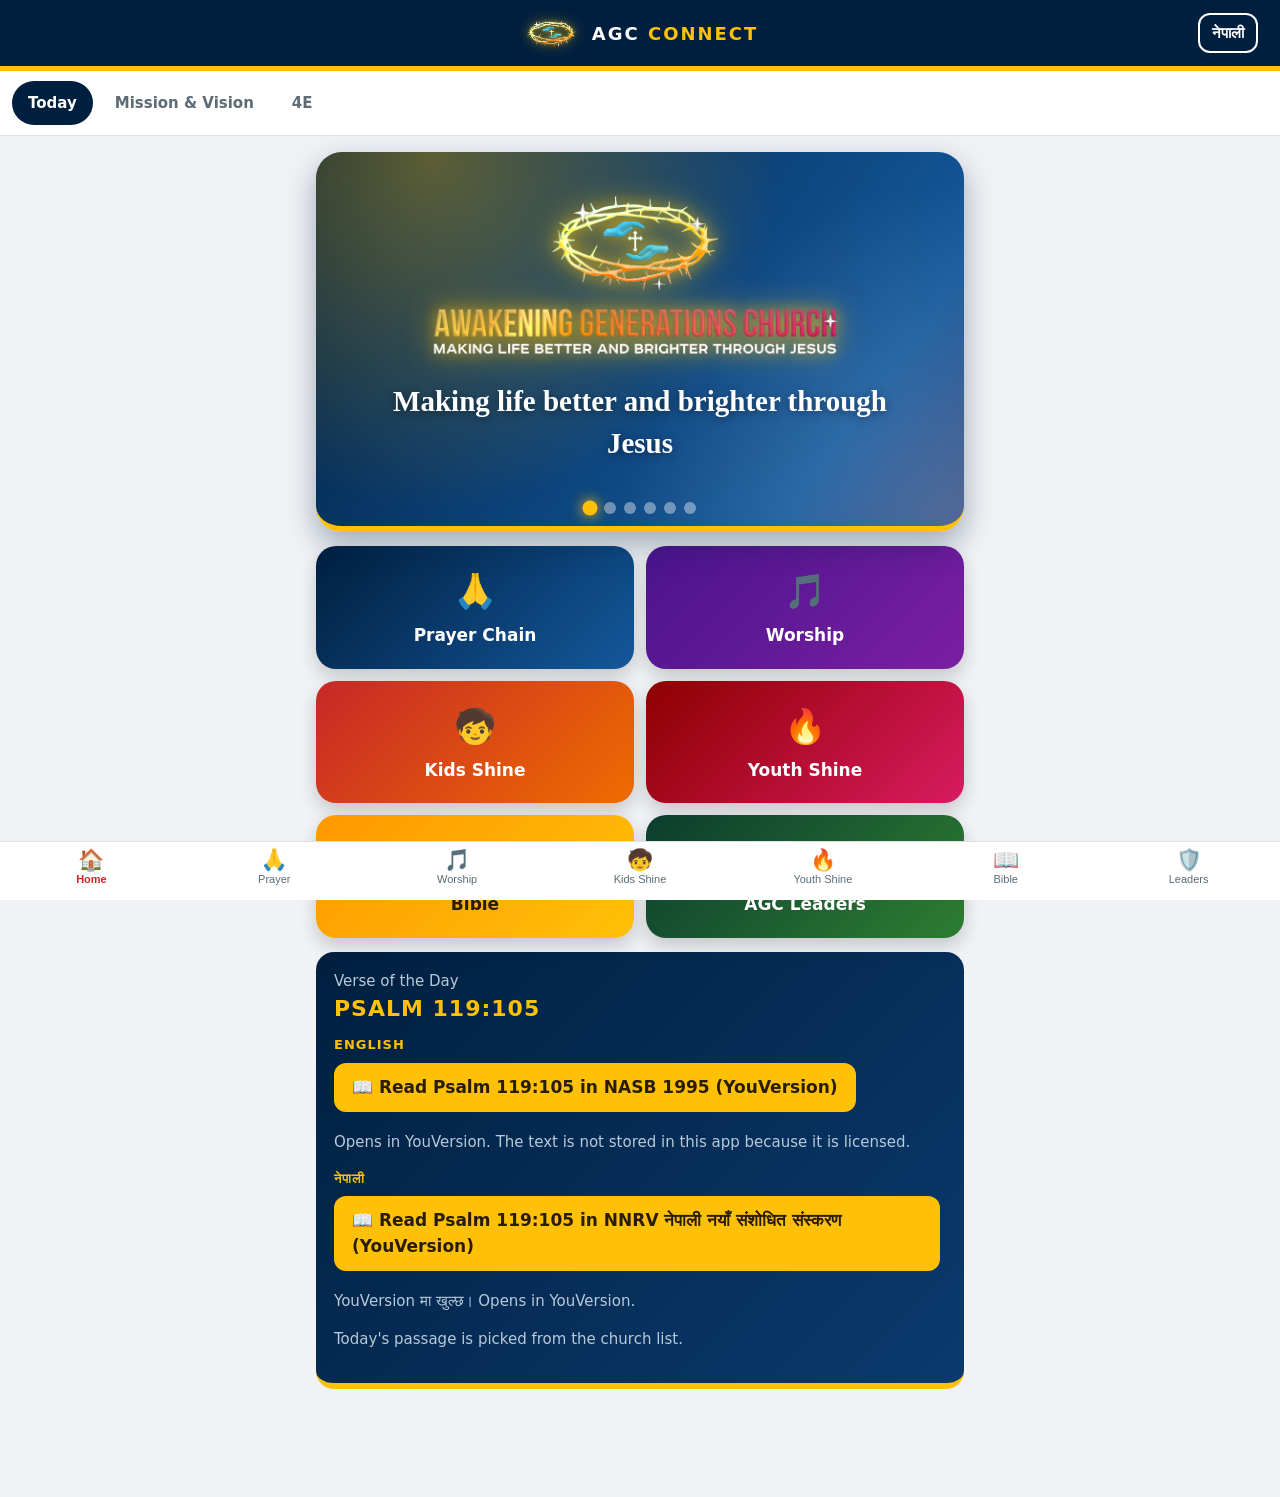
==== index.html @ dab55288 "Ask search engines not to list the app (noindex, robots.txt) Co-Authored-By: Claude Sonnet 5.5 <nore" ====
<!doctype html>
<html lang="en">
<head>
<meta charset="utf-8">
<meta name="viewport" content="width=device-width, initial-scale=1, viewport-fit=cover">
<meta name="robots" content="noindex,nofollow,noarchive">
<meta name="theme-color" content="#001f3f">
<meta name="apple-mobile-web-app-capable" content="yes">
<meta name="apple-mobile-web-app-title" content="AGC Connect">
<link rel="manifest" href="manifest.webmanifest">
<link rel="icon" type="image/png" sizes="64x64" href="assets/favicon-64.png">
<link rel="apple-touch-icon" href="assets/apple-touch-icon.png">
<link rel="stylesheet" href="style.css">
<title>AGC Connect</title>
</head>
<body>
<div id="gate" hidden>
  <div class="gate-box">
    <img src="assets/logo-full.png" alt="Awakening Generations Church" class="gate-logo">
    <button class="btn small ghost langtog">नेपाली</button>
    <h1>AGC Connect</h1>
    <label for="pw">Church password</label>
    <input id="pw" type="password" autocomplete="current-password">
    <button class="btn" id="pwgo">Enter</button>
    <div id="pwmsg" class="bad"></div>
  </div>
</div>

<div id="auth" hidden>
  <div class="gate-box">
    <img src="assets/logo-full.png" alt="Awakening Generations Church" class="gate-logo">
    <button class="btn small ghost langtog">नेपाली</button>
    <h1>Welcome</h1>
    <p>Parents: sign in to keep your family's progress safe.</p>
    <div class="seg"><button class="btn small" id="au-in">Sign in</button><button class="btn small ghost" id="au-up">Create account</button></div>
    <label for="em">Email</label>
    <input id="em" type="email" autocomplete="email" inputmode="email">
    <label for="pw2">Password</label>
    <input id="pw2" type="password" autocomplete="current-password">
    <div id="au-consent" hidden><label class="chk"><input type="checkbox" id="au-ck"> I am a parent or guardian, or I am 13 or older.</label></div>
    <button class="btn" id="au-go">Sign in</button>
    <button class="btn ghost small" id="au-forgot">Forgot password?</button>
    <div id="au-msg" aria-live="polite"></div>
  </div>
</div>

<div id="app" hidden>
  <header class="top">
    <div class="top-l"><button class="btn small ghost hb" id="homebtn" hidden>← Home</button></div>
    <button class="brandlink" id="brandlink" aria-label="AGC Connect. Go to the Home screen"><img src="assets/emblem.png" alt="" class="top-logo"><span class="brand">AGC <span>Connect</span></span></button>
    <div class="top-r"><button class="btn small ghost langtog" id="langbtn">नेपाली</button><button class="btn small ghost so" id="signout" hidden>Sign out</button></div>
  </header>
  <nav class="inner" id="inner" aria-label="Section tabs"></nav>
  <main id="view" aria-live="polite"></main>
  <nav class="tabs" id="tabs" aria-label="Main sections"></nav>
</div>

<script src="app.js"></script>
</body>
</html>
---- style.css ----
:root{--blue:#001f3f;--red:#c62828;--gold:#ffc107;--bg:#f0f2f5;--card:#fff;--ink:#1d2730;--muted:#5d6b76;--line:#dde2e7;--good:#2e7d4f}
@media (prefers-color-scheme:dark){:root{--bg:#10161b;--card:#1b242c;--ink:#eef2f5;--muted:#9fb0bb;--line:#2b3943;--blue:#0a3a6e}}
*{box-sizing:border-box}html,body{margin:0}
body{font-family:system-ui,-apple-system,"Segoe UI",Roboto,sans-serif;background:var(--bg);color:var(--ink);font-size:17px;line-height:1.5;padding-bottom:calc(78px + env(safe-area-inset-bottom))}
[hidden]{display:none!important}
.top{background:#001f3f;color:#fff;padding:calc(12px + env(safe-area-inset-top)) 16px 12px;border-bottom:5px solid var(--gold)}
.brand{font-weight:800;letter-spacing:2px;text-transform:uppercase;font-size:18px}.brand span{color:var(--gold)}
.inner{display:flex;gap:6px;overflow-x:auto;padding:10px 12px;background:var(--card);border-bottom:1px solid var(--line);position:sticky;top:0;z-index:4;scrollbar-width:none}
.inner button{flex:0 0 auto;border:0;background:transparent;color:var(--muted);padding:10px 16px;border-radius:99px;font:inherit;font-weight:700;font-size:15px;cursor:pointer;min-height:44px}
.inner button.on{background:var(--blue);color:#fff}
main{max-width:680px;margin:0 auto;padding:16px}
h1{font-size:24px;margin:4px 0 12px}h2{font-size:19px;margin:0 0 8px}
.card{background:var(--card);border:1px solid var(--line);border-top:6px solid var(--blue);border-radius:18px;padding:18px;margin-bottom:14px}
.card.gold{border-top-color:var(--gold)}.card.red{border-top-color:var(--red)}
.muted{color:var(--muted);font-size:15px}.ref{font-weight:800;color:var(--red);letter-spacing:1px;text-transform:uppercase}
.verse{font-family:Georgia,"Playfair Display",serif;font-size:21px;font-style:italic;line-height:1.55}
.tabs{position:fixed;bottom:0;left:0;right:0;display:flex;background:var(--card);border-top:1px solid var(--line);padding-bottom:env(safe-area-inset-bottom);z-index:6}
.tabs button{flex:1;border:0;background:none;color:var(--muted);padding:8px 2px;font-size:12px;display:flex;flex-direction:column;align-items:center;gap:2px;cursor:pointer;min-height:58px}
.tabs button span{font-size:23px}.tabs button.on{color:var(--red);font-weight:800}
.btn{display:inline-block;border:0;border-radius:12px;background:var(--blue);color:#fff;padding:12px 18px;font-size:17px;font-weight:700;cursor:pointer;margin:4px 6px 4px 0;min-height:48px;text-decoration:none}
.btn.alt{background:var(--gold);color:#2a1d05}.btn.ghost{background:transparent;color:var(--blue);border:2px solid var(--blue)}.btn.small{padding:8px 12px;font-size:15px;min-height:40px}
@media (prefers-color-scheme:dark){.btn.ghost{color:#fff;border-color:#fff}}
input,select,textarea{width:100%;font:inherit;padding:12px;border-radius:12px;border:1px solid var(--line);background:var(--bg);color:var(--ink);margin:4px 0 10px}
textarea{min-height:140px}label{font-weight:700;font-size:15px}
.row{display:flex;gap:8px;flex-wrap:wrap;align-items:center}.grow{flex:1}
.chip{display:inline-block;padding:10px 14px;margin:4px;border-radius:12px;background:var(--bg);border:2px solid var(--line);cursor:pointer;font-size:18px;user-select:none}
.chip.used{opacity:.35}.blank{display:inline-block;min-width:70px;border-bottom:3px solid var(--blue);text-align:center;margin:0 2px;font-weight:700}
.good{color:var(--good);font-weight:700}.bad{color:var(--red);font-weight:700}
.slot{display:flex;align-items:center;gap:10px;padding:10px 0;border-bottom:1px solid var(--line)}.slot:last-child{border:0}
.slot .t{flex:1;font-weight:600}.open{color:var(--good);font-weight:700}
.pill{display:inline-block;background:var(--gold);color:#2a1d05;border-radius:99px;padding:2px 10px;font-size:13px;font-weight:800}
.seg{display:flex;gap:6px;margin-bottom:8px}.seg button{flex:1}
.cols{display:grid;grid-template-columns:1fr 1fr;gap:12px}
@media (max-width:480px){.cols{grid-template-columns:1fr}}
.note-item{border-bottom:1px solid var(--line);padding:10px 0;cursor:pointer}.note-item:last-child{border:0}
.preview{background:#fff3cd;color:#5a4500;border-radius:12px;padding:10px 12px;font-size:14px;margin-bottom:12px}
#auth .btn.small{margin:0 6px 8px 0}
.chk{display:flex;gap:8px;text-align:left;font-weight:600;font-size:14px;margin:8px 0}.chk input{width:auto;margin:3px 0 0}
/* Home showcase: bright slides that fade in and out */
.showcase{position:relative;min-height:380px;border-radius:26px;overflow:hidden;color:#fff;margin-bottom:14px;cursor:pointer;
  background:linear-gradient(125deg,#001f3f,#14589c,#7a1020,#0a3a6e,#001f3f);background-size:320% 320%;animation:bgshift 20s ease infinite;
  border-bottom:6px solid var(--gold);box-shadow:0 12px 30px rgba(0,31,63,.35)}
.showcase::before{content:"";position:absolute;inset:-30%;background:radial-gradient(circle at 30% 20%,rgba(255,193,7,.35),transparent 40%),radial-gradient(circle at 80% 80%,rgba(255,255,255,.18),transparent 35%);animation:glow 9s ease-in-out infinite alternate;pointer-events:none}
.slide{position:absolute;inset:0;display:flex;flex-direction:column;align-items:center;justify-content:center;text-align:center;padding:22px 22px 52px;
  opacity:0;transform:translateY(18px) scale(.97);transition:opacity .9s ease,transform .9s ease;pointer-events:none}
.slide.on{opacity:1;transform:none}
.slide .lab{background:var(--gold);color:#2a1d05;border-radius:99px;padding:5px 16px;font-weight:900;letter-spacing:2px;text-transform:uppercase;font-size:13px;margin-bottom:16px;box-shadow:0 0 18px rgba(255,193,7,.6)}
.slide .txt{font-family:Georgia,"Playfair Display",serif;font-size:clamp(19px,4.6vw,29px);line-height:1.45;font-weight:700;text-shadow:0 2px 10px rgba(0,0,0,.45);max-width:560px}
.slide .txt.ne{margin-top:12px;font-size:clamp(17px,4vw,24px);color:#ffe9a8}
.slide.on .txt,.slide.on .lab{animation:pop .9s ease both}
.slide .slogo{width:100%;max-width:440px;height:auto;margin-bottom:10px;filter:drop-shadow(0 0 14px rgba(255,193,7,.55))}
.e4list{display:grid;grid-template-columns:1fr 1fr;gap:12px 18px;font-size:clamp(18px,4.4vw,26px);font-weight:800;text-shadow:0 2px 8px rgba(0,0,0,.45)}
.dots{position:absolute;left:0;right:0;bottom:12px;display:flex;justify-content:center;gap:8px;z-index:2}
.dot{width:12px;height:12px;border-radius:50%;border:0;background:rgba(255,255,255,.4);cursor:pointer;padding:0;min-height:0}
.dot.on{background:var(--gold);box-shadow:0 0 10px var(--gold);transform:scale(1.25)}
.tiles{display:grid;grid-template-columns:1fr 1fr;gap:12px;margin-bottom:14px}
.tile{border:0;border-radius:20px;padding:20px 8px;color:#fff;font:inherit;font-weight:800;font-size:17px;cursor:pointer;display:flex;flex-direction:column;align-items:center;gap:6px;min-height:104px;box-shadow:0 8px 18px rgba(0,0,0,.18);transition:transform .2s}
.tile span{font-size:34px}.tile:active{transform:scale(.97)}
.t1{background:linear-gradient(135deg,#001f3f,#14589c)}.t2{background:linear-gradient(135deg,#c62828,#ef6c00)}
.t3{background:linear-gradient(135deg,#8e0000,#d81b60)}.t4{background:linear-gradient(135deg,#ff9800,#ffc107);color:#2a1d05}
@keyframes bgshift{0%{background-position:0% 50%}50%{background-position:100% 50%}100%{background-position:0% 50%}}
@keyframes glow{from{transform:translate(-4%,-2%) scale(1)}to{transform:translate(4%,3%) scale(1.12)}}
@keyframes pop{from{opacity:0;transform:translateY(12px)}to{opacity:1;transform:none}}
@media (prefers-reduced-motion:reduce){.showcase,.showcase::before,.slide.on .txt,.slide.on .lab{animation:none}.slide{transition:none}}
#auth{overflow-y:auto}
#gate,#auth{position:fixed;inset:0;background:#001f3f;display:flex;align-items:center;justify-content:center;padding:20px;z-index:50}
.gate-box{background:var(--card);border-radius:22px;padding:28px;max-width:360px;width:100%;text-align:center;border-top:8px solid var(--gold)}
.gate-box h1{margin:0 0 10px}.gate-box p{color:var(--muted);margin:4px 0 16px}
.gate-logo{width:100%;max-width:300px;margin:0 auto 6px;display:block;filter:drop-shadow(0 2px 6px rgba(0,0,0,.4));background:#001f3f;border-radius:14px;padding:8px}
.top{display:grid;grid-template-columns:1fr auto 1fr;align-items:center;gap:8px}
.top-l{justify-self:start}.top-r{justify-self:end}
.brandlink{display:flex;align-items:center;justify-content:center;gap:10px;background:none;border:0;color:#fff;cursor:pointer;padding:4px 8px;font:inherit;border-radius:12px}
.brandlink:focus-visible,.hb:focus-visible,.tile:focus-visible,.showcase:focus-visible{outline:3px solid var(--gold);outline-offset:2px}
.hb,.so{color:#fff!important;border-color:#fff!important;margin:0!important;white-space:nowrap}
.top-logo{height:34px;width:auto;filter:drop-shadow(0 0 6px rgba(255,193,7,.6))}
.hero{background:radial-gradient(circle at 50% 30%,#14589c,#001f3f 70%);border-radius:22px;padding:14px;text-align:center;margin-bottom:14px;border-bottom:6px solid var(--gold)}
.hero img{width:100%;max-width:520px;height:auto;display:block;margin:0 auto}
.votd{background:linear-gradient(135deg,#001f3f,#0a3a6e);color:#fff;border:0;border-bottom:6px solid var(--gold)}
.votd .ref{color:var(--gold)}.votd .muted{color:#b8c9d9}.votd .btn{background:var(--gold);color:#2a1d05}
.votd-lang{font-weight:800;letter-spacing:1px;text-transform:uppercase;font-size:13px;color:var(--gold);margin:10px 0 4px}
.refchip{display:inline-block;margin:4px 6px 4px 0;padding:6px 12px;border-radius:99px;background:var(--bg);border:2px solid var(--line);font-weight:700;font-size:14px;cursor:pointer;color:var(--ink)}
.e4{border-top-width:10px}
.stepper{display:flex;gap:6px;overflow-x:auto;margin-bottom:12px;scrollbar-width:none}
.stepper button{flex:1 0 auto;border:2px solid var(--line);background:var(--bg);color:var(--ink);border-radius:12px;padding:8px 10px;font:inherit;font-size:14px;font-weight:700;cursor:pointer;min-height:44px}
.stepper button.on{background:var(--blue);color:#fff;border-color:var(--blue)}
.stepper button.done{border-color:var(--good)}
.pbar{display:flex;align-items:center;gap:10px;flex-wrap:wrap;background:var(--card);border:1px solid var(--line);border-radius:14px;padding:8px 12px;margin-bottom:12px}
.pbar select{width:auto;margin:0;padding:6px 10px}
.msg{padding:10px 0;border-bottom:1px solid var(--line)}.msg:last-child{border:0}
.msg .who{font-weight:800}.msg .lead{background:var(--gold);color:#2a1d05;border-radius:99px;padding:1px 8px;font-size:12px;font-weight:800;margin-left:6px}
.msg.pinned{background:rgba(255,193,7,.12);border-radius:10px;padding:10px}
.memcard{display:inline-flex;align-items:center;justify-content:center;width:calc(33.3% - 8px);min-height:84px;margin:4px;border-radius:14px;background:var(--blue);color:#fff;font-weight:700;font-size:14px;padding:6px;text-align:center;cursor:pointer;user-select:none}
.memcard.up{background:var(--card);color:var(--ink);border:2px solid var(--gold)}.memcard.gone{visibility:hidden}
.bigword{font-size:22px;font-weight:800;text-align:center;padding:12px}
.letters{font-size:24px;letter-spacing:3px;line-height:1.8;font-weight:700;color:var(--blue)}
@media (prefers-color-scheme:dark){.letters{color:#9ec9ff}.stepper button.on{background:#2a6fb5}}

/* language button, prayer embed, progress, teacher */
.langtog{font-weight:800;min-height:36px;padding:4px 12px;margin-right:6px}
.gate-box .langtog{float:right;margin:0}
main.flush{padding:0;max-width:none}
.pframe{display:block;width:100%;border:0;height:calc(100vh - 130px);height:calc(100dvh - 130px);background:var(--bg)}
.stat{padding:10px 0;border-top:1px solid var(--line)}.stat:first-of-type{border-top:0}.stat b{display:block;font-size:17px}.stat .btn{margin-top:8px}
.card.done{opacity:.8;border-left:6px solid #2e9e5b}
.scrollx{overflow-x:auto}.tbl{border-collapse:collapse;width:100%;font-size:14px;margin-top:8px}
.tbl th,.tbl td{padding:8px 6px;border-bottom:1px solid var(--line);text-align:center}.tbl th:first-child,.tbl td:first-child{text-align:left;font-weight:700}
@media (max-width:420px){.langtog{padding:4px 8px;margin-right:4px}.so{padding:4px 8px}}
.top{grid-template-columns:minmax(0,1fr) auto minmax(0,1fr)}
.top .langtog{color:#fff!important;border-color:#fff!important;margin:0 6px 0 0!important;white-space:nowrap}
.top-r{display:flex;align-items:center;justify-content:flex-end;gap:0}
@media (max-width:480px){.brand{font-size:14px;letter-spacing:1px;white-space:nowrap}.top-logo{height:26px}.brandlink{gap:6px;padding:4px}.top{padding-left:10px;padding-right:10px;gap:4px}
  .top .btn.small{padding:6px 9px;font-size:14px;min-height:36px}}
@media (max-width:350px){.brand{display:none}}
.flushpage{padding-bottom:0!important;overflow:hidden}

/* worship + leaders */
.t5{background:linear-gradient(135deg,#4a148c,#7b1fa2)}.t6{background:linear-gradient(135deg,#0b3d2e,#2e7d32)}
.tabs button{font-size:11px;padding:6px 1px;text-align:center;line-height:1.1;position:relative}.tabs button span{font-size:21px}
.tabs button.has-new::after{content:"";position:absolute;top:6px;left:calc(50% + 8px);width:11px;height:11px;border-radius:50%;background:#e53935;border:2px solid var(--card);animation:pulse 1.6s ease-in-out infinite}
@keyframes pulse{50%{transform:scale(1.35)}}
.song b{font-size:19px}.bigpin{font-size:44px;font-weight:900;letter-spacing:8px;text-align:center;margin:8px 0}
details.card summary{cursor:pointer;font-size:17px;padding:4px 0}
@media (prefers-reduced-motion:reduce){.tabs button.has-new::after{animation:none}}
.nenote{font-size:14px;margin-top:12px;color:#ffe9a8;opacity:.95}
/* narrow / zoomed phones: never let the page be wider than the screen */
html,body{max-width:100%;overflow-x:hidden}
main,.card,.msg,.notice,.nenote{overflow-wrap:anywhere;min-width:0}
img,iframe,video,table{max-width:100%}
@media (max-width:480px){.top:has(#homebtn:not([hidden])) .brand{display:none}.top .langtog{padding:6px 10px;font-size:14px}}

.cf{position:fixed;top:-30px;z-index:60;pointer-events:none;animation:cfall 2.6s linear forwards}
@keyframes cfall{to{transform:translateY(112vh) rotate(540deg)}}
@media (prefers-reduced-motion:reduce){.cf{display:none}}
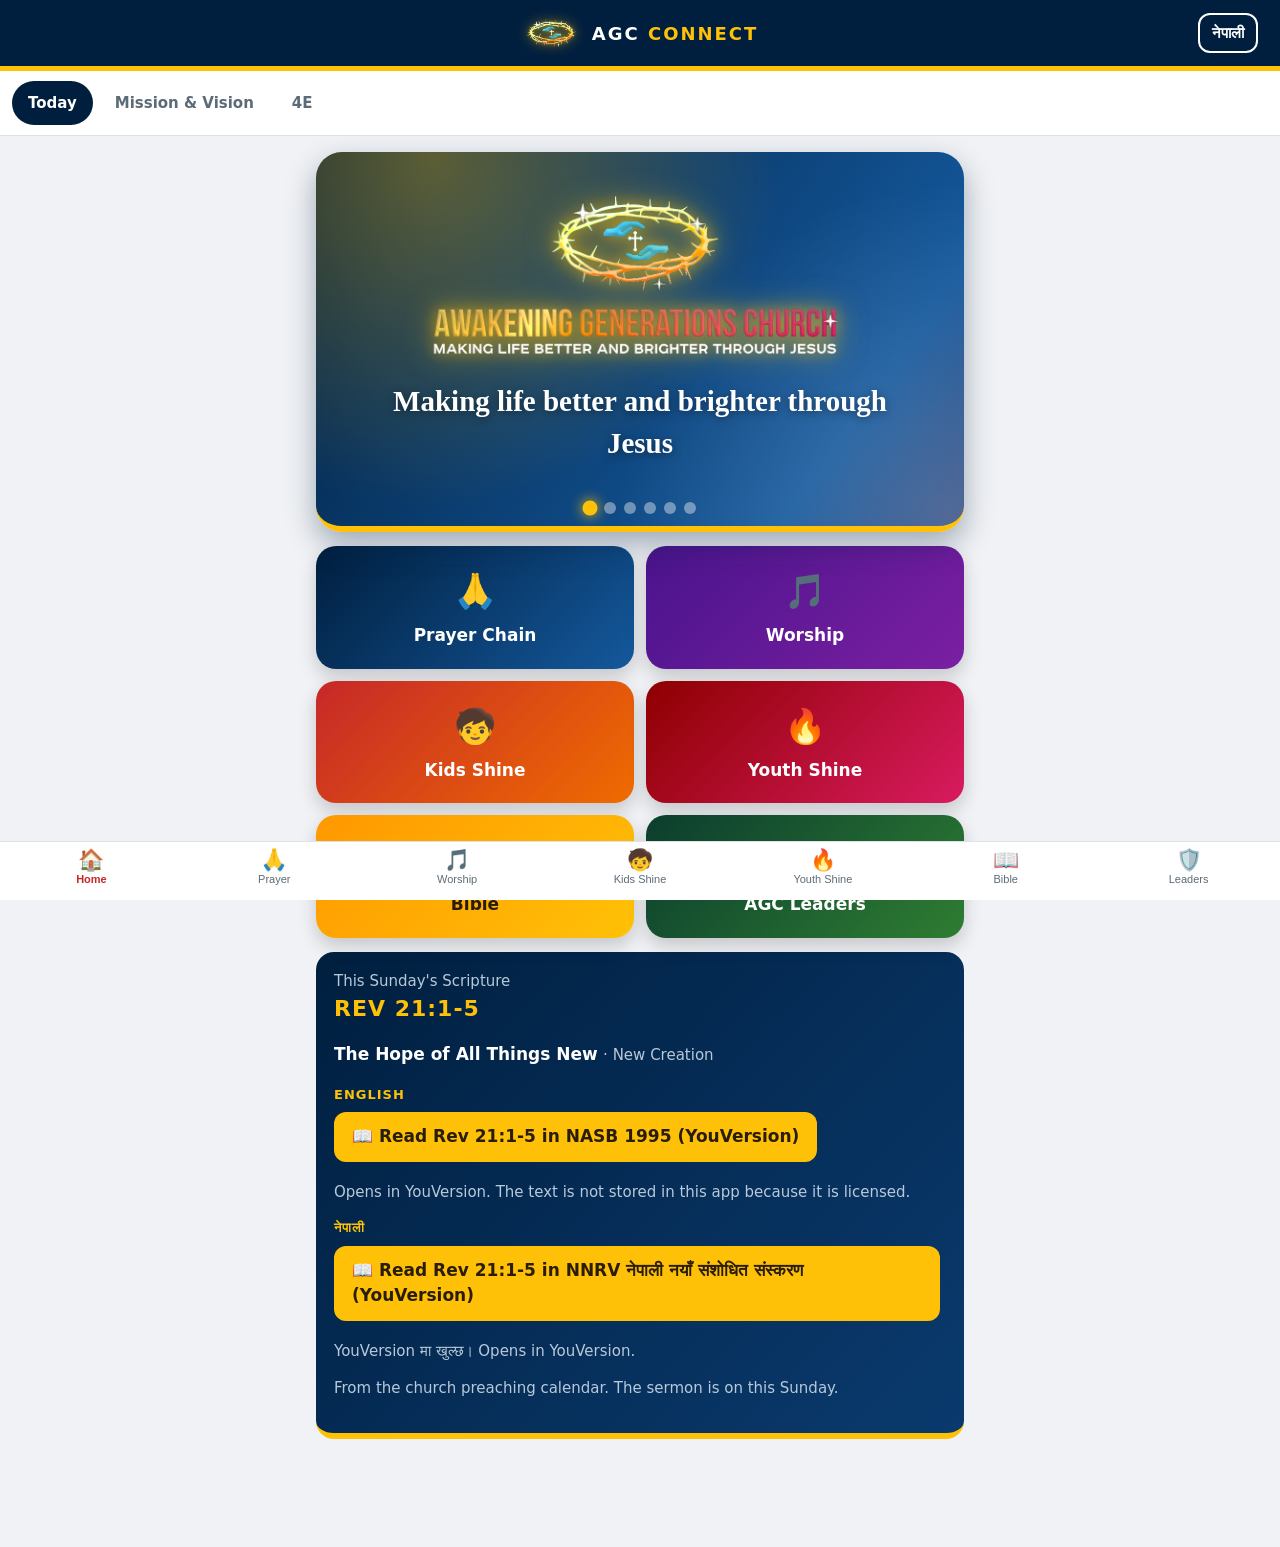
==== commit 3b532194: "Cache-bust app.js and style.css so phones load the newest version Co-Authored-By: Claude Sonnet 5.5 " ====
--- a/index.html
+++ b/index.html
@@ -10,7 +10,7 @@
 <link rel="manifest" href="manifest.webmanifest">
 <link rel="icon" type="image/png" sizes="64x64" href="assets/favicon-64.png">
 <link rel="apple-touch-icon" href="assets/apple-touch-icon.png">
-<link rel="stylesheet" href="style.css">
+<link rel="stylesheet" href="style.css?v=202610202229">
 <title>AGC Connect</title>
 </head>
 <body>
@@ -55,6 +55,6 @@
   <nav class="tabs" id="tabs" aria-label="Main sections"></nav>
 </div>
 
-<script src="app.js"></script>
+<script src="app.js?v=202610202229"></script>
 </body>
 </html>
--- a/style.css
+++ b/style.css
@@ -131,3 +131,5 @@
 .cf{position:fixed;top:-30px;z-index:60;pointer-events:none;animation:cfall 2.6s linear forwards}
 @keyframes cfall{to{transform:translateY(112vh) rotate(540deg)}}
 @media (prefers-reduced-motion:reduce){.cf{display:none}}
+
+.pframe.pfull{position:fixed!important;inset:0;width:100%!important;height:100%!important;z-index:500}
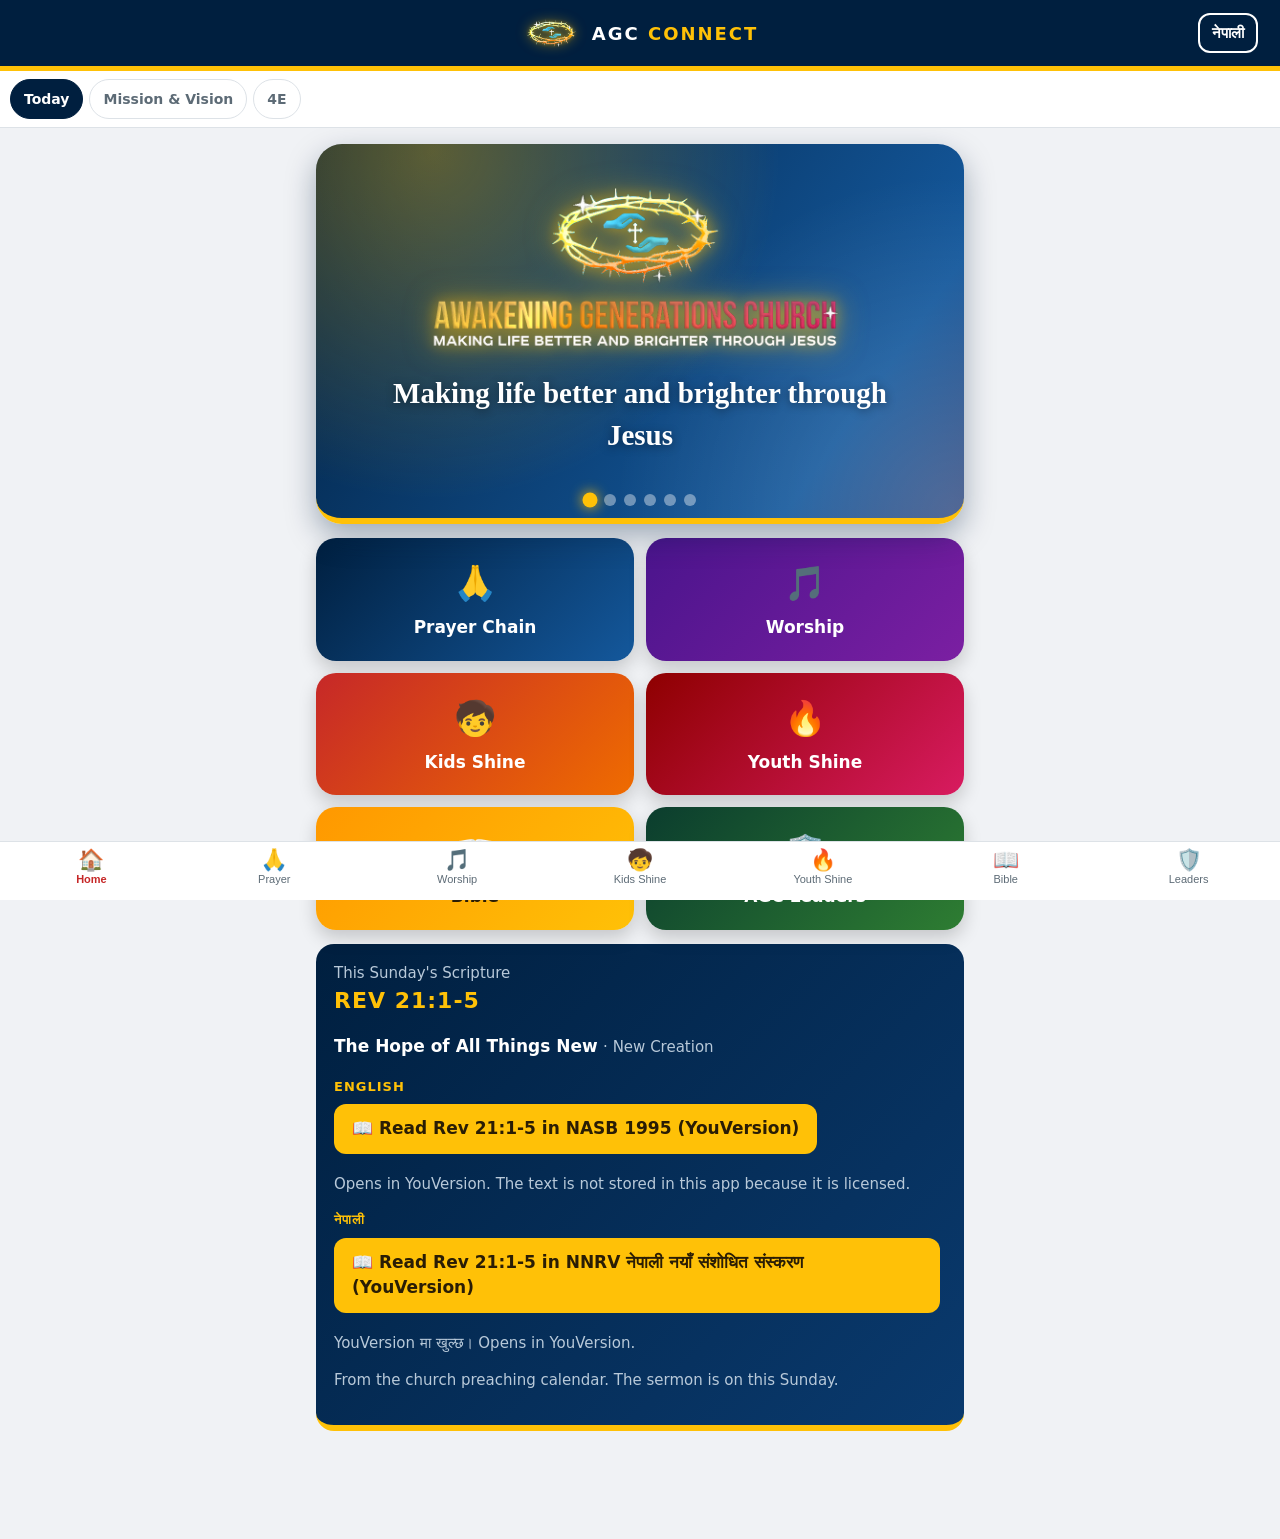
==== commit 6aceaf00: "Show every tab at once; Workshop gets Creation Tower, Tabernacle and Timeline; Kids get five more ga" ====
--- a/index.html
+++ b/index.html
@@ -10,7 +10,7 @@
 <link rel="manifest" href="manifest.webmanifest">
 <link rel="icon" type="image/png" sizes="64x64" href="assets/favicon-64.png">
 <link rel="apple-touch-icon" href="assets/apple-touch-icon.png">
-<link rel="stylesheet" href="style.css?v=202610202229">
+<link rel="stylesheet" href="style.css?v=202610202309">
 <title>AGC Connect</title>
 </head>
 <body>
@@ -55,6 +55,6 @@
   <nav class="tabs" id="tabs" aria-label="Main sections"></nav>
 </div>
 
-<script src="app.js?v=202610202229"></script>
+<script src="app.js?v=202610202309"></script>
 </body>
 </html>
--- a/style.css
+++ b/style.css
@@ -5,9 +5,9 @@
 [hidden]{display:none!important}
 .top{background:#001f3f;color:#fff;padding:calc(12px + env(safe-area-inset-top)) 16px 12px;border-bottom:5px solid var(--gold)}
 .brand{font-weight:800;letter-spacing:2px;text-transform:uppercase;font-size:18px}.brand span{color:var(--gold)}
-.inner{display:flex;gap:6px;overflow-x:auto;padding:10px 12px;background:var(--card);border-bottom:1px solid var(--line);position:sticky;top:0;z-index:4;scrollbar-width:none}
-.inner button{flex:0 0 auto;border:0;background:transparent;color:var(--muted);padding:10px 16px;border-radius:99px;font:inherit;font-weight:700;font-size:15px;cursor:pointer;min-height:44px}
-.inner button.on{background:var(--blue);color:#fff}
+.inner{display:flex;flex-wrap:wrap;gap:6px;padding:8px 10px;background:var(--card);border-bottom:1px solid var(--line);position:relative;z-index:4}
+.inner button{flex:0 0 auto;border:1.5px solid var(--line);background:transparent;color:var(--muted);padding:6px 13px;border-radius:99px;font:inherit;font-weight:700;font-size:14px;cursor:pointer;min-height:40px}
+.inner button.on{background:var(--blue);color:#fff;border-color:var(--blue)}
 main{max-width:680px;margin:0 auto;padding:16px}
 h1{font-size:24px;margin:4px 0 12px}h2{font-size:19px;margin:0 0 8px}
 .card{background:var(--card);border:1px solid var(--line);border-top:6px solid var(--blue);border-radius:18px;padding:18px;margin-bottom:14px}
@@ -80,7 +80,7 @@
 .votd-lang{font-weight:800;letter-spacing:1px;text-transform:uppercase;font-size:13px;color:var(--gold);margin:10px 0 4px}
 .refchip{display:inline-block;margin:4px 6px 4px 0;padding:6px 12px;border-radius:99px;background:var(--bg);border:2px solid var(--line);font-weight:700;font-size:14px;cursor:pointer;color:var(--ink)}
 .e4{border-top-width:10px}
-.stepper{display:flex;gap:6px;overflow-x:auto;margin-bottom:12px;scrollbar-width:none}
+.stepper{display:flex;flex-wrap:wrap;gap:6px;margin-bottom:12px}
 .stepper button{flex:1 0 auto;border:2px solid var(--line);background:var(--bg);color:var(--ink);border-radius:12px;padding:8px 10px;font:inherit;font-size:14px;font-weight:700;cursor:pointer;min-height:44px}
 .stepper button.on{background:var(--blue);color:#fff;border-color:var(--blue)}
 .stepper button.done{border-color:var(--good)}
@@ -133,3 +133,12 @@
 @media (prefers-reduced-motion:reduce){.cf{display:none}}
 
 .pframe.pfull{position:fixed!important;inset:0;width:100%!important;height:100%!important;z-index:500}
+
+/* compact game pickers */
+.bubs{display:grid;grid-template-columns:repeat(3,1fr);gap:8px;margin:6px 0}
+.bub{display:flex;flex-direction:column;align-items:center;justify-content:center;gap:2px;min-height:76px;padding:6px 4px;border:2px solid var(--navy,#12355b);border-radius:18px;background:#fff;color:var(--navy,#12355b);font:inherit;cursor:pointer;text-align:center;line-height:1.15}
+.bub .bi{font-size:28px}.bub .bn{font-size:12.5px;font-weight:700}.bub .bc{font-size:12px;color:#8a6a00;font-weight:700}
+.bub.on{background:var(--navy,#12355b);color:#fff}.bub.on .bn{color:#fff}
+.bub:disabled,.bub.lock{opacity:.55;cursor:not-allowed}
+.bub:focus-visible{outline:3px solid #f5b800;outline-offset:2px}
+@media (min-width:560px){.bubs{grid-template-columns:repeat(4,1fr)}}
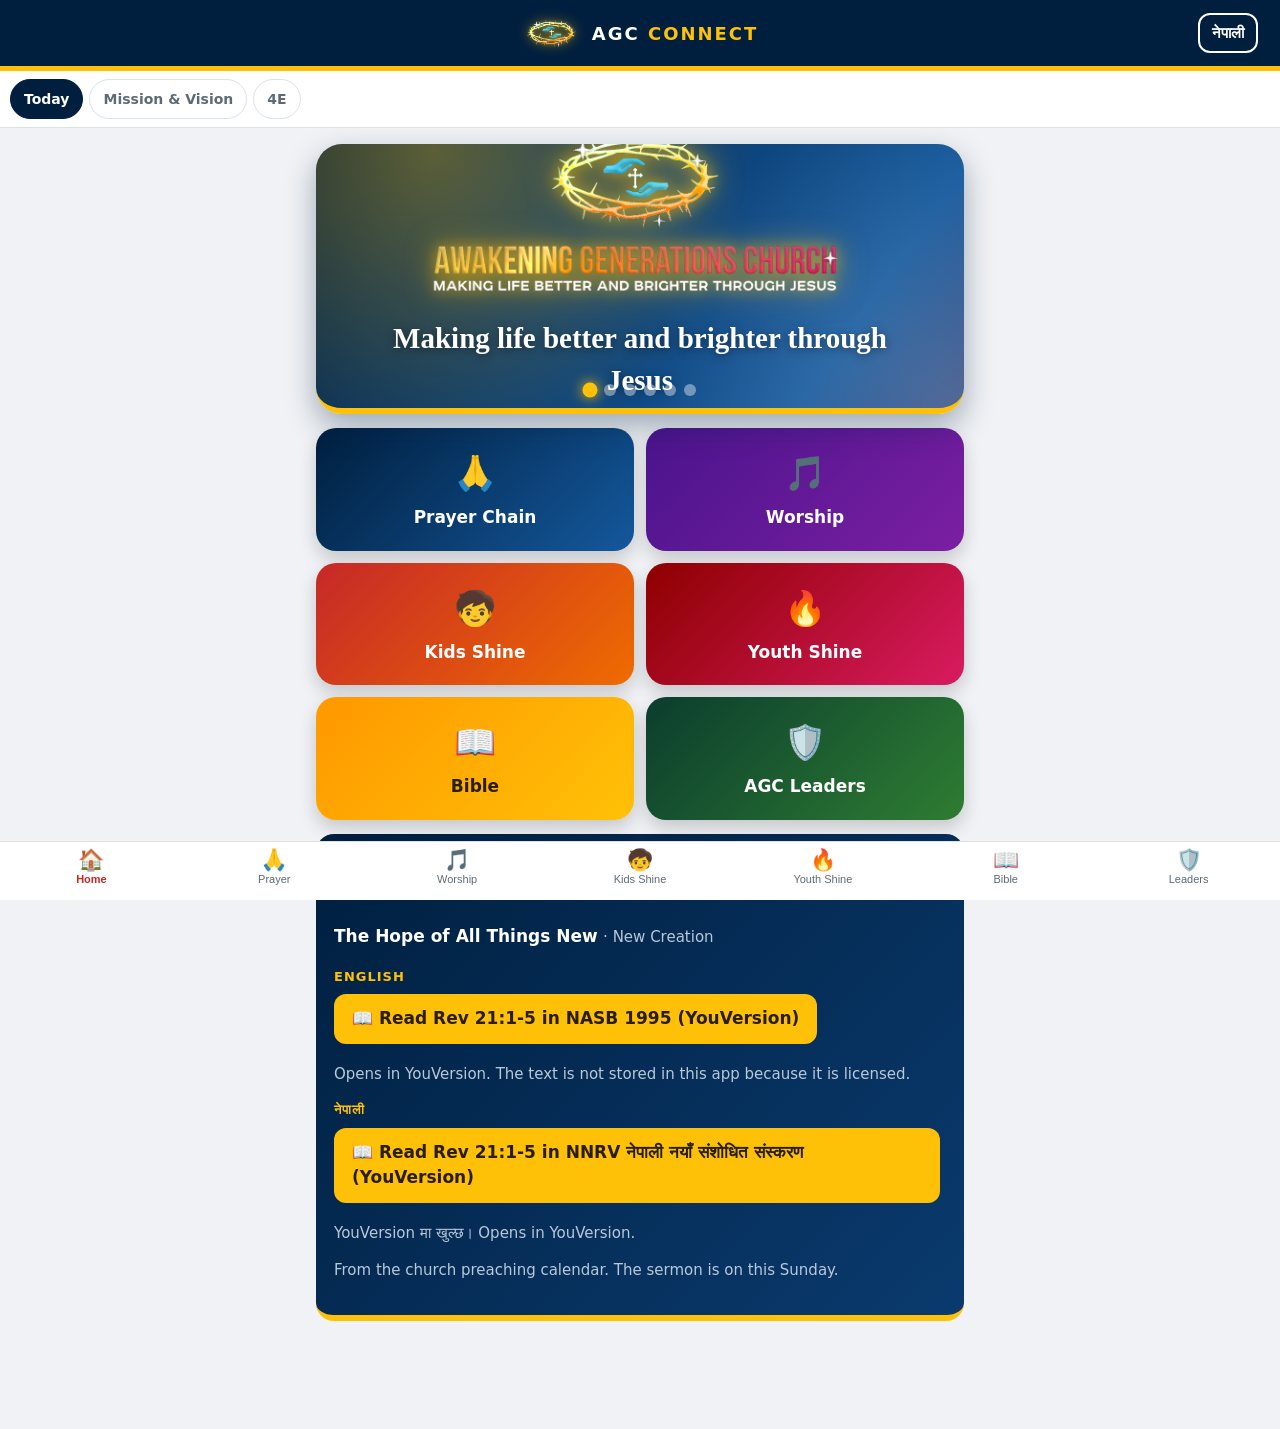
==== commit 473f8549: "Leaders: Ministry Leader role with Growth tab; fold long cards; shorter Home hero; hide Team/Familie" ====
--- a/index.html
+++ b/index.html
@@ -10,7 +10,7 @@
 <link rel="manifest" href="manifest.webmanifest">
 <link rel="icon" type="image/png" sizes="64x64" href="assets/favicon-64.png">
 <link rel="apple-touch-icon" href="assets/apple-touch-icon.png">
-<link rel="stylesheet" href="style.css?v=202610202309">
+<link rel="stylesheet" href="style.css?v=202610202341">
 <title>AGC Connect</title>
 </head>
 <body>
@@ -55,6 +55,6 @@
   <nav class="tabs" id="tabs" aria-label="Main sections"></nav>
 </div>
 
-<script src="app.js?v=202610202309"></script>
+<script src="app.js?v=202610202341"></script>
 </body>
 </html>
--- a/style.css
+++ b/style.css
@@ -37,7 +37,7 @@
 #auth .btn.small{margin:0 6px 8px 0}
 .chk{display:flex;gap:8px;text-align:left;font-weight:600;font-size:14px;margin:8px 0}.chk input{width:auto;margin:3px 0 0}
 /* Home showcase: bright slides that fade in and out */
-.showcase{position:relative;min-height:380px;border-radius:26px;overflow:hidden;color:#fff;margin-bottom:14px;cursor:pointer;
+.showcase{position:relative;min-height:270px;border-radius:26px;overflow:hidden;color:#fff;margin-bottom:14px;cursor:pointer;
   background:linear-gradient(125deg,#001f3f,#14589c,#7a1020,#0a3a6e,#001f3f);background-size:320% 320%;animation:bgshift 20s ease infinite;
   border-bottom:6px solid var(--gold);box-shadow:0 12px 30px rgba(0,31,63,.35)}
 .showcase::before{content:"";position:absolute;inset:-30%;background:radial-gradient(circle at 30% 20%,rgba(255,193,7,.35),transparent 40%),radial-gradient(circle at 80% 80%,rgba(255,255,255,.18),transparent 35%);animation:glow 9s ease-in-out infinite alternate;pointer-events:none}
@@ -142,3 +142,8 @@
 .bub:disabled,.bub.lock{opacity:.55;cursor:not-allowed}
 .bub:focus-visible{outline:3px solid #f5b800;outline-offset:2px}
 @media (min-width:560px){.bubs{grid-template-columns:repeat(4,1fr)}}
+
+details.card>summary{cursor:pointer;list-style:none;font-size:18px;padding:2px 0;display:flex;justify-content:space-between;align-items:center}
+details.card>summary::-webkit-details-marker{display:none}
+details.card>summary::after{content:"▾";color:var(--muted);margin-left:8px}
+details.card[open]>summary::after{content:"▴"}
